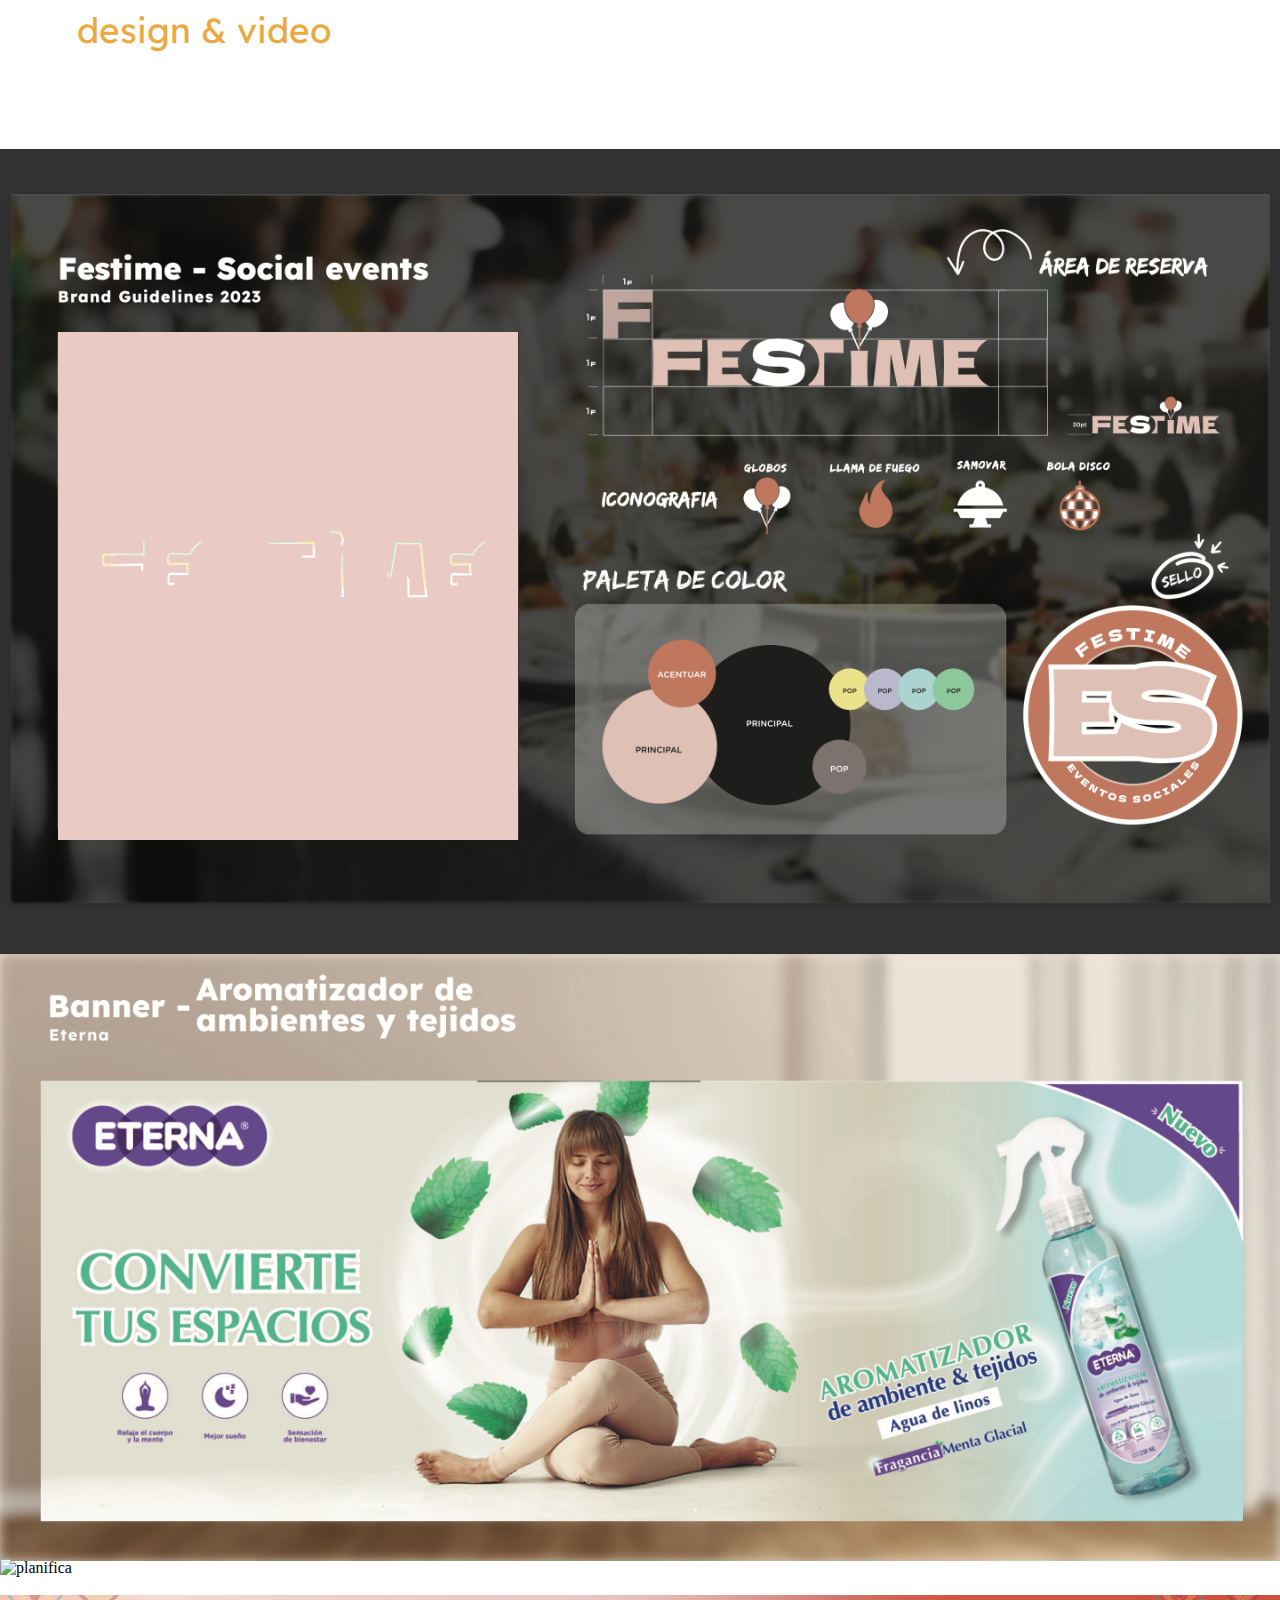
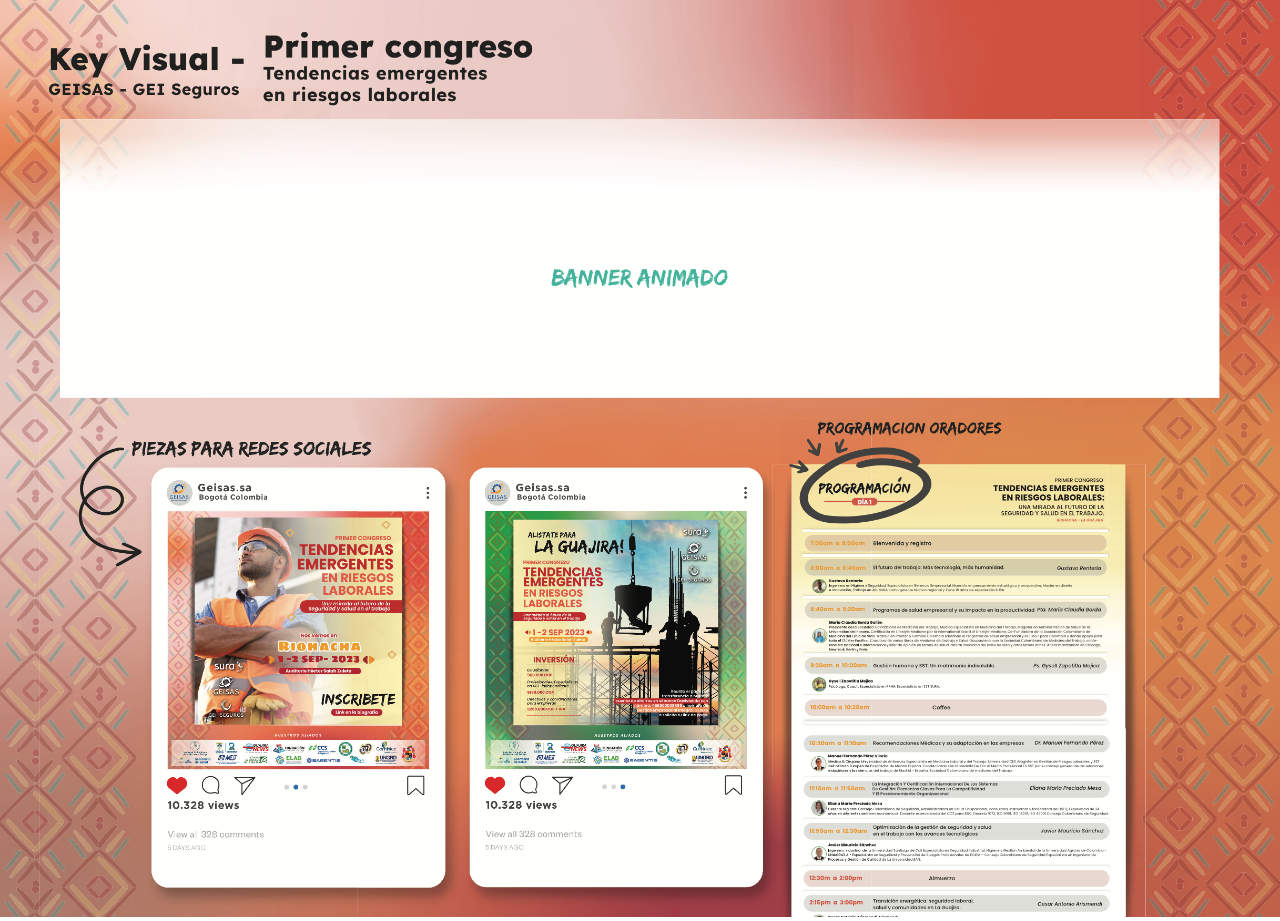
==== index.html @ e81ea106 "1 version" ====
<!DOCTYPE html>
<html lang="en">
<head>
    <meta charset="UTF-8">
    <meta name="viewport" content="width=device-width, initial-scale=1.0">
    <link rel="stylesheet" href="styles.css">
    <title>Document</title>
</head>
<body>
    <header>
        <div>
            <a href="#">design</a><span> & </span><a href="#">video</a>
        </div>
        <video autoplay muted loop playsinline>
            <source src="/soruces/Portada Portafolio sin textos.mp4" type="video/mp4">
        </video>
    </header>
    <section class="festime">
        <video autoplay muted loop playsinline>
            <source src="/soruces/Festime animacion.mp4" type="video/mp4">
        </video>
        <img src="/soruces/festime.png" alt="festime">
    </section>
    <section class="eterna">
        <img src="/soruces/eterna.png" alt="eterna">
    </section>
    <section class="planifica">
        <img src="/soruces/planifica.png" alt="planifica">
    </section>
    <section class="embarazo">
        <img src="/soruces/embarazo.png" alt="">
    </section>
    <section class="lori">
        <img src="/soruces/lori.png" alt="">
    </section>
    <section class="congreso">
        <img src="/soruces/congreso.png" alt="">
    </section>
</body>
</html>
---- styles.css ----
@import url('https://fonts.googleapis.com/css2?family=DM+Sans:ital,wght@0,100;0,200;0,300;0,400;0,500;0,600;0,700;0,800;0,900;0,1000;1,100;1,200;1,300;1,400;1,500;1,600;1,700;1,800;1,900;1,1000&family=Lexend:wght@100;200;300;400;500;600;700;800;900&family=Nanum+Gothic:wght@400;700;800&family=Open+Sans:ital,wght@0,300;0,400;0,500;0,600;0,700;0,800;1,300;1,400;1,500;1,600;1,700;1,800&display=swap');

*{
    padding: 0;
    margin: 0;
    box-sizing: border-box;
}

header{
    width: 100%;
    position: relative;
}

header video{
    width: 100%;
}

header div{
    position: absolute;
    top: 5%;
    left: 6%;
    color: #eba941;
    font-size: 35px;
    font-family: 'Lexend', sans-serif;

}

header div a{
    color: #eba941;
    text-decoration: none;
    font-family: 'Lexend', sans-serif;
    z-index: 1;
    position: relative;
}

header div a:hover{
    text-decoration:underline;
}


/* festime */
.festime{
    background-color: #323232;
    margin-top: -5px;
    position: relative;
}
.festime img{
    width: 100%;
}

.festime video{
    position: absolute;
    width: 36%;
    top: 22.8%;
    left: 4.5%;
    
}

.eterna img{
    width: 100%;
}

.planifica img{
    width: 100%;
}

.planifica{
    margin-top: -6px;
}

.embarazo{
    margin-top: -6px;
}

.embarazo img{
    width: 100%;
}

.lori{
    margin-top: -6px;
}

.lori img{
    width: 100%;
}

.congreso{
    margin-top: -6px;
}

.congreso img{
    width: 100%;
}
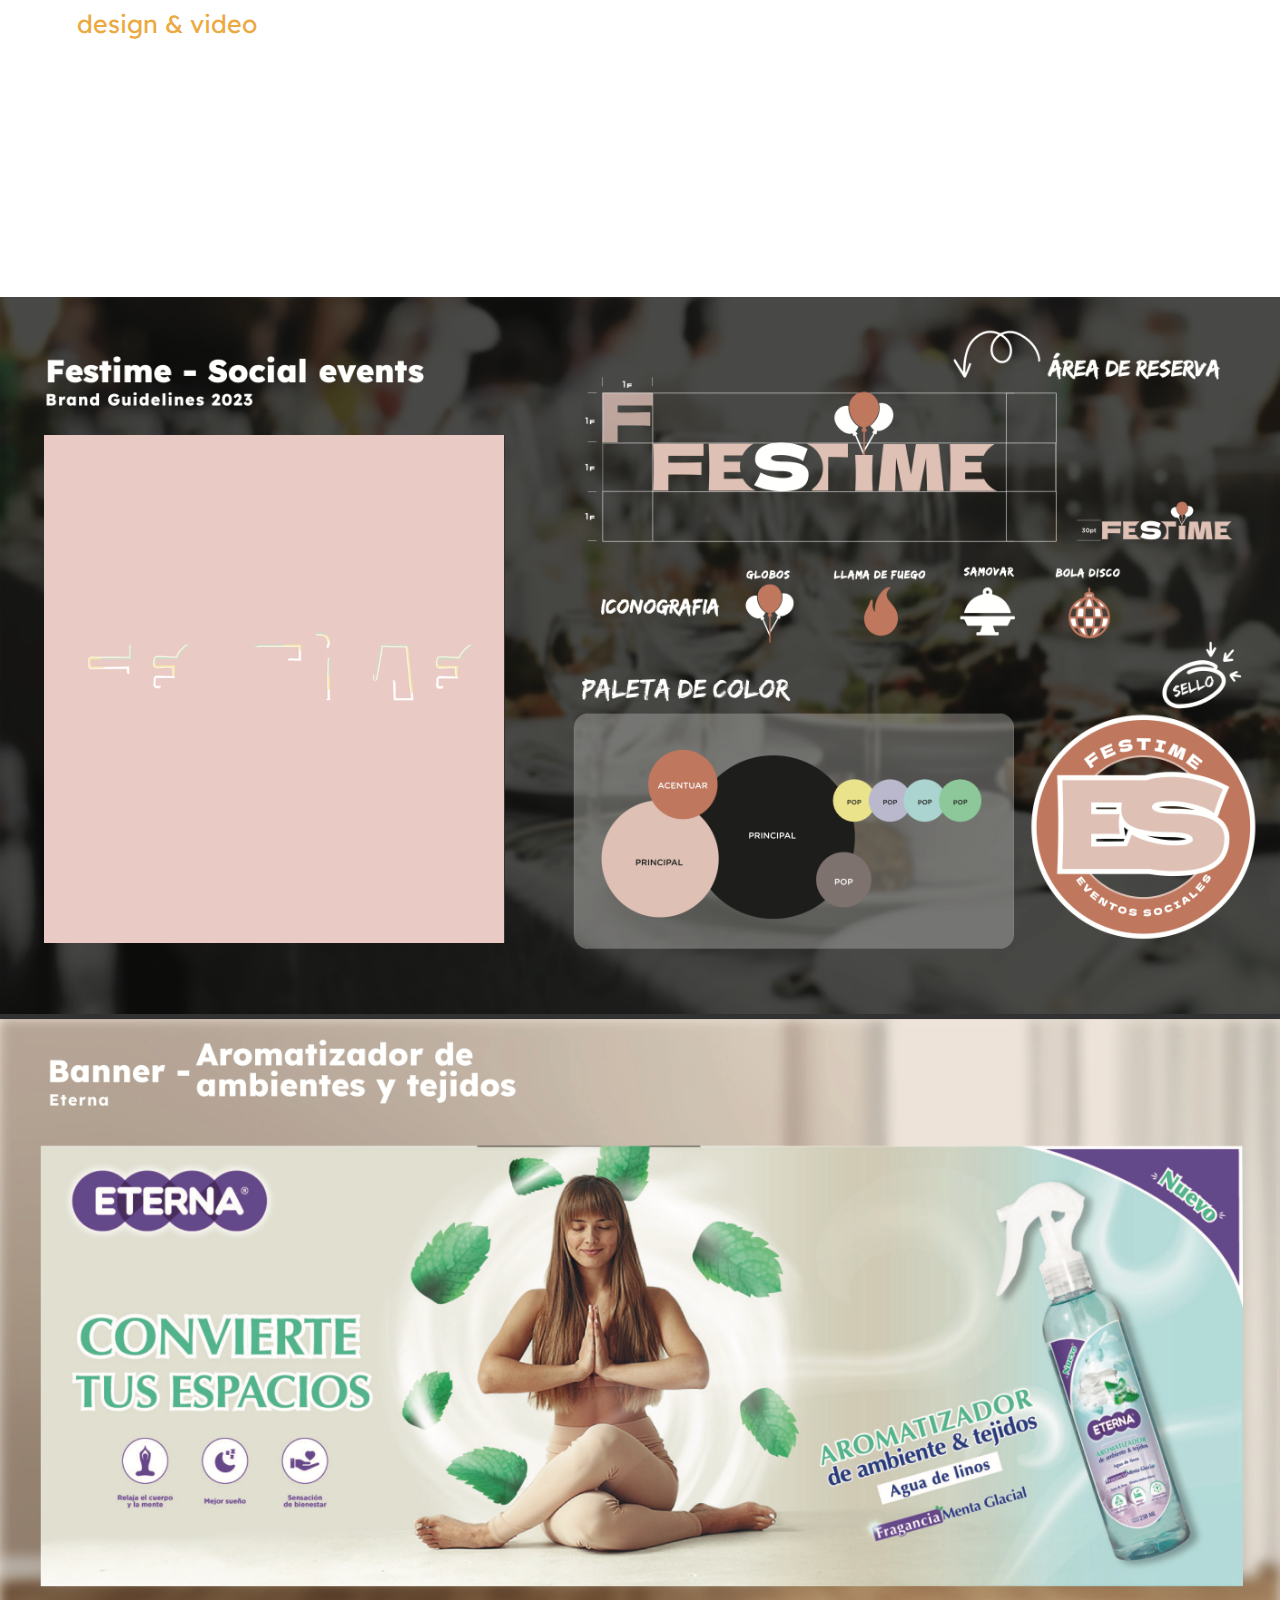
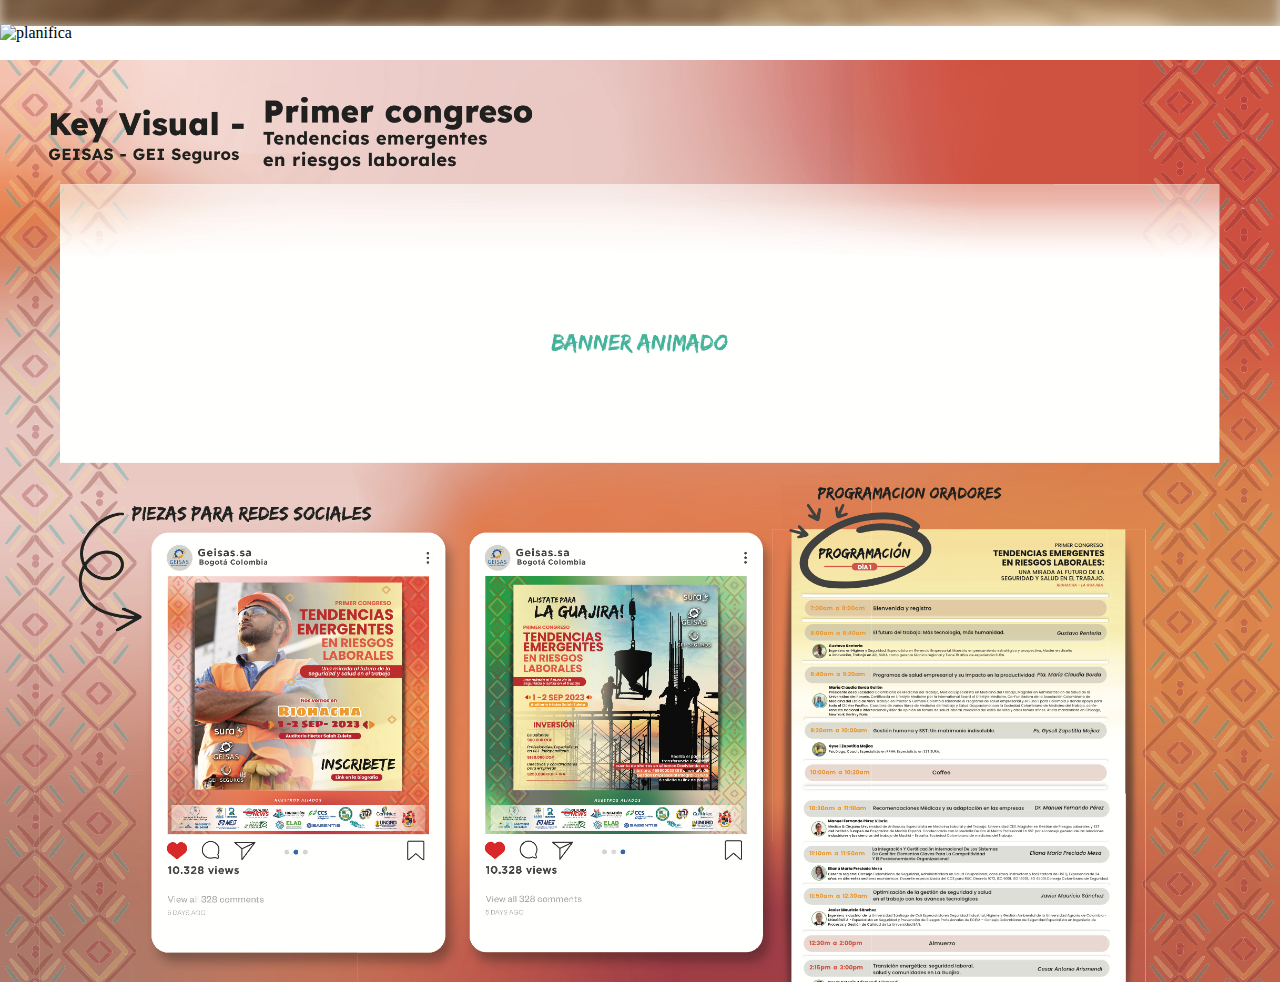
==== commit 8d1d47f4: "changes1" ====
--- a/index.html
+++ b/index.html
@@ -12,29 +12,37 @@
             <a href="#">design</a><span> & </span><a href="#">video</a>
         </div>
         <video autoplay muted loop playsinline>
-            <source src="/soruces/Portada Portafolio sin textos.mp4" type="video/mp4">
+            <source src="soruces/Portada Portafolio sin textos.mp4" type="video/mp4">
         </video>
     </header>
+    <video class="gdbanner" autoplay muted loop playsinline>
+        <source src="soruces/Banner diseño grafico.mp4" type="video/mp4">
+    </video>
     <section class="festime">
         <video autoplay muted loop playsinline>
-            <source src="/soruces/Festime animacion.mp4" type="video/mp4">
+            <source src="soruces/Festime animacion.mp4" type="video/mp4">
         </video>
-        <img src="/soruces/festime.png" alt="festime">
+        <img src="soruces/festime.png" alt="festime">
     </section>
+
     <section class="eterna">
-        <img src="/soruces/eterna.png" alt="eterna">
+        <img src="soruces/eterna.png" alt="eterna">
     </section>
+
     <section class="planifica">
-        <img src="/soruces/planifica.png" alt="planifica">
+        <img src="soruces/planifica.png" alt="planifica">
     </section>
+
     <section class="embarazo">
-        <img src="/soruces/embarazo.png" alt="">
+        <img src="soruces/embarazo.png" alt="">
     </section>
+
     <section class="lori">
-        <img src="/soruces/lori.png" alt="">
+        <img src="soruces/lori.png" alt="">
     </section>
+
     <section class="congreso">
-        <img src="/soruces/congreso.png" alt="">
+        <img src="soruces/congreso.png" alt="">
     </section>
 </body>
 </html>--- a/styles.css
+++ b/styles.css
@@ -20,7 +20,7 @@
     top: 5%;
     left: 6%;
     color: #eba941;
-    font-size: 35px;
+    font-size: 25px;
     font-family: 'Lexend', sans-serif;
 
 }
@@ -37,6 +37,10 @@
     text-decoration:underline;
 }
 
+.gdbanner{
+    margin-top: -6px;
+}
+
 
 /* festime */
 .festime{
@@ -51,8 +55,8 @@
 .festime video{
     position: absolute;
     width: 36%;
-    top: 22.8%;
-    left: 4.5%;
+    top: 19.2%;
+    left: 3.4%;
     
 }
 
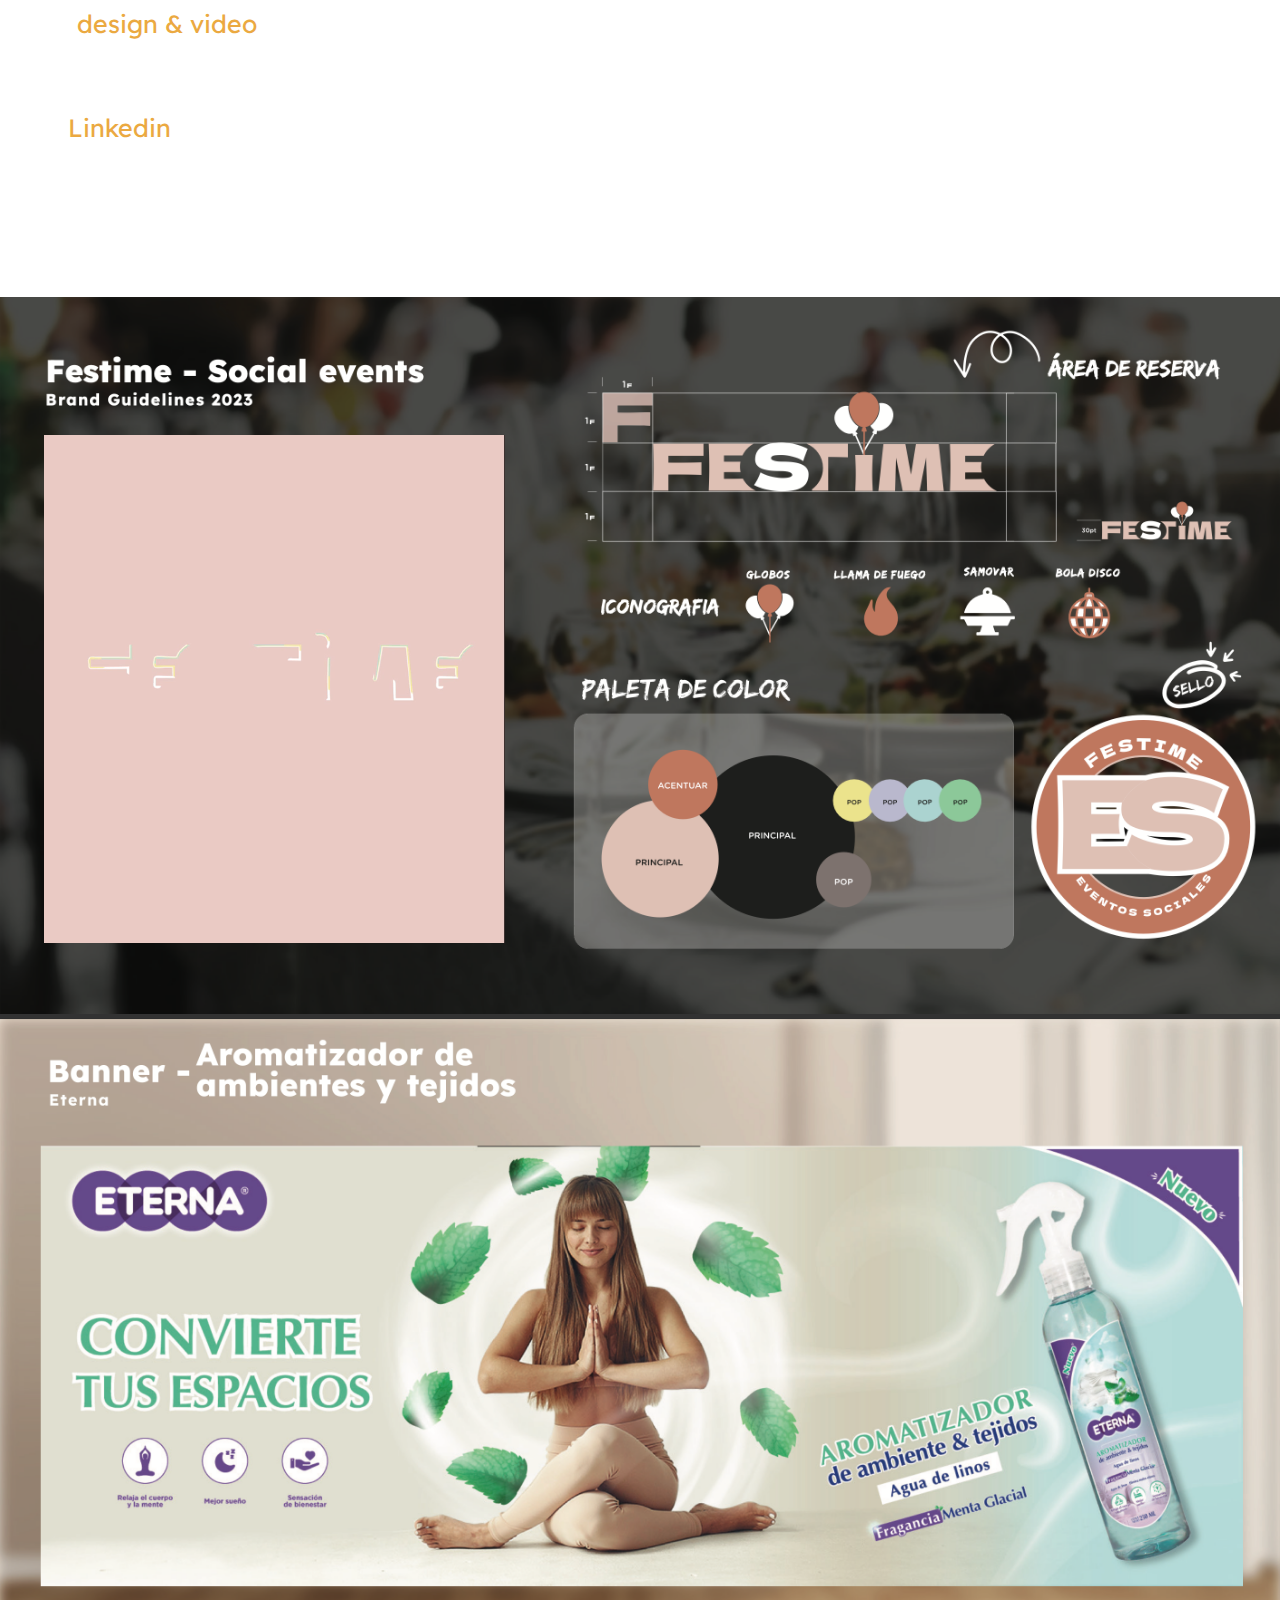
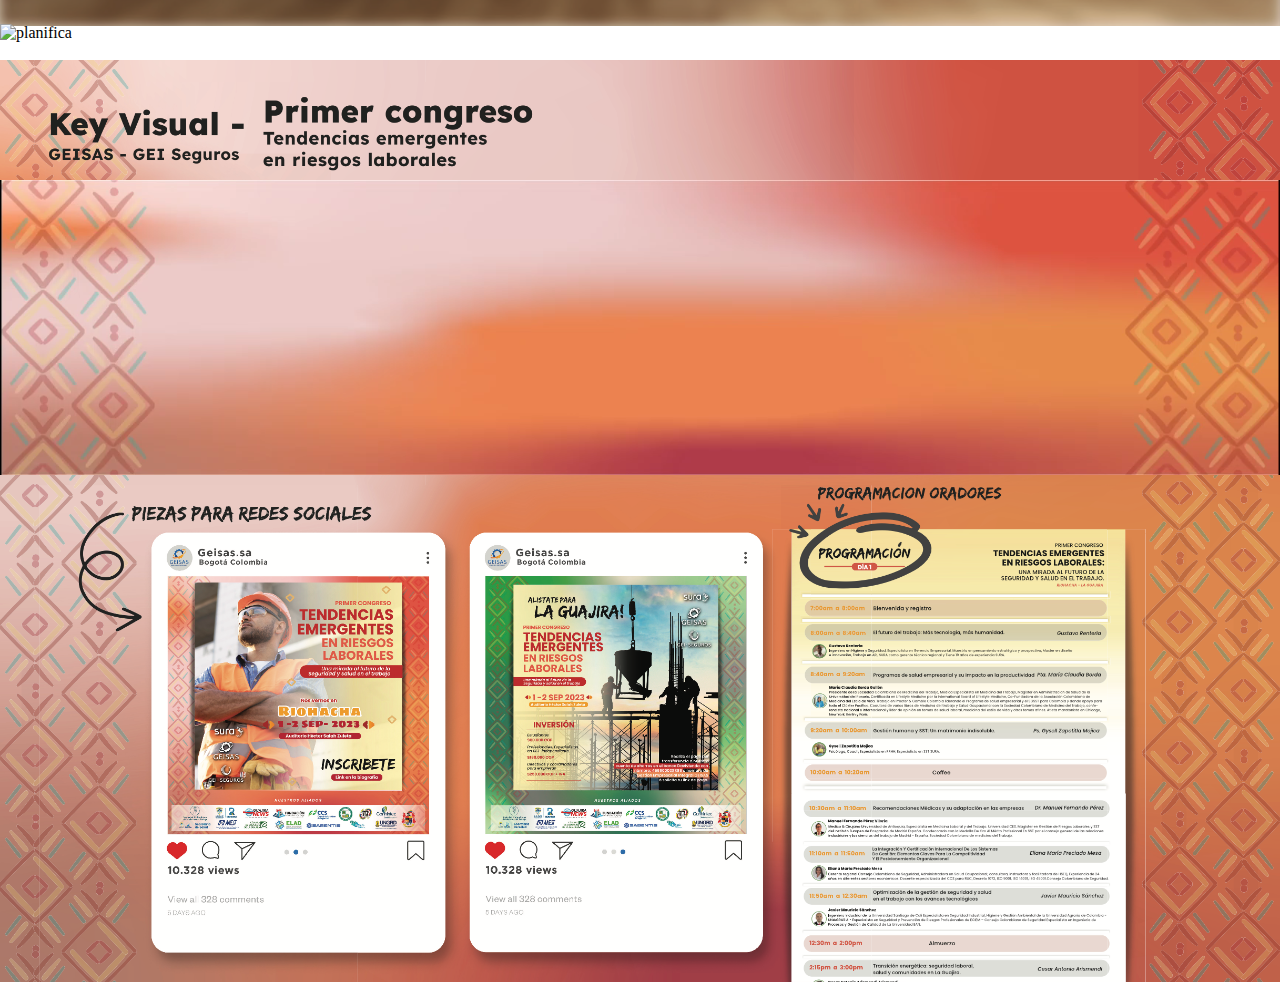
==== commit 93e5c5cb: "new" ====
--- a/index.html
+++ b/index.html
@@ -11,12 +11,13 @@
         <div>
             <a href="#">design</a><span> & </span><a href="#">video</a>
         </div>
+        <a class="linkedin" href="https://www.linkedin.com/in/laura-castro-961a13174/">Linkedin</a>
         <video autoplay muted loop playsinline>
             <source src="soruces/Portada Portafolio sin textos.mp4" type="video/mp4">
-        </video>
+        </video> 
     </header>
     <video class="gdbanner" autoplay muted loop playsinline>
-        <source src="soruces/Banner diseño grafico.mp4" type="video/mp4">
+        <source src="soruces/gdbanner.mp4" type="video/mp4">
     </video>
     <section class="festime">
         <video autoplay muted loop playsinline>
@@ -42,6 +43,9 @@
     </section>
 
     <section class="congreso">
+        <video autoplay muted loop playsinline>
+            <source src="soruces/bannerguajira.mp4" type="video/mp4">
+        </video>
         <img src="soruces/congreso.png" alt="">
     </section>
 </body>
--- a/styles.css
+++ b/styles.css
@@ -33,11 +33,27 @@
     position: relative;
 }
 
+.linkedin{
+    font-size: 25px;
+    color: #eba941;
+    text-decoration: none;
+    font-family: 'Lexend', sans-serif;
+    position: absolute;
+    z-index: 2;
+    bottom: 7%;
+    left: 5.3%;
+}
+
+.linkedin:hover{
+   text-decoration: underline;
+}
+
 header div a:hover{
     text-decoration:underline;
 }
 
 .gdbanner{
+    width: 100%;
     margin-top: -6px;
 }
 
@@ -90,6 +106,13 @@
 
 .congreso{
     margin-top: -6px;
+    position: relative;
+}
+
+.congreso video{
+    position: absolute;
+    width: 100%;
+    top: 13.0%;
 }
 
 .congreso img{
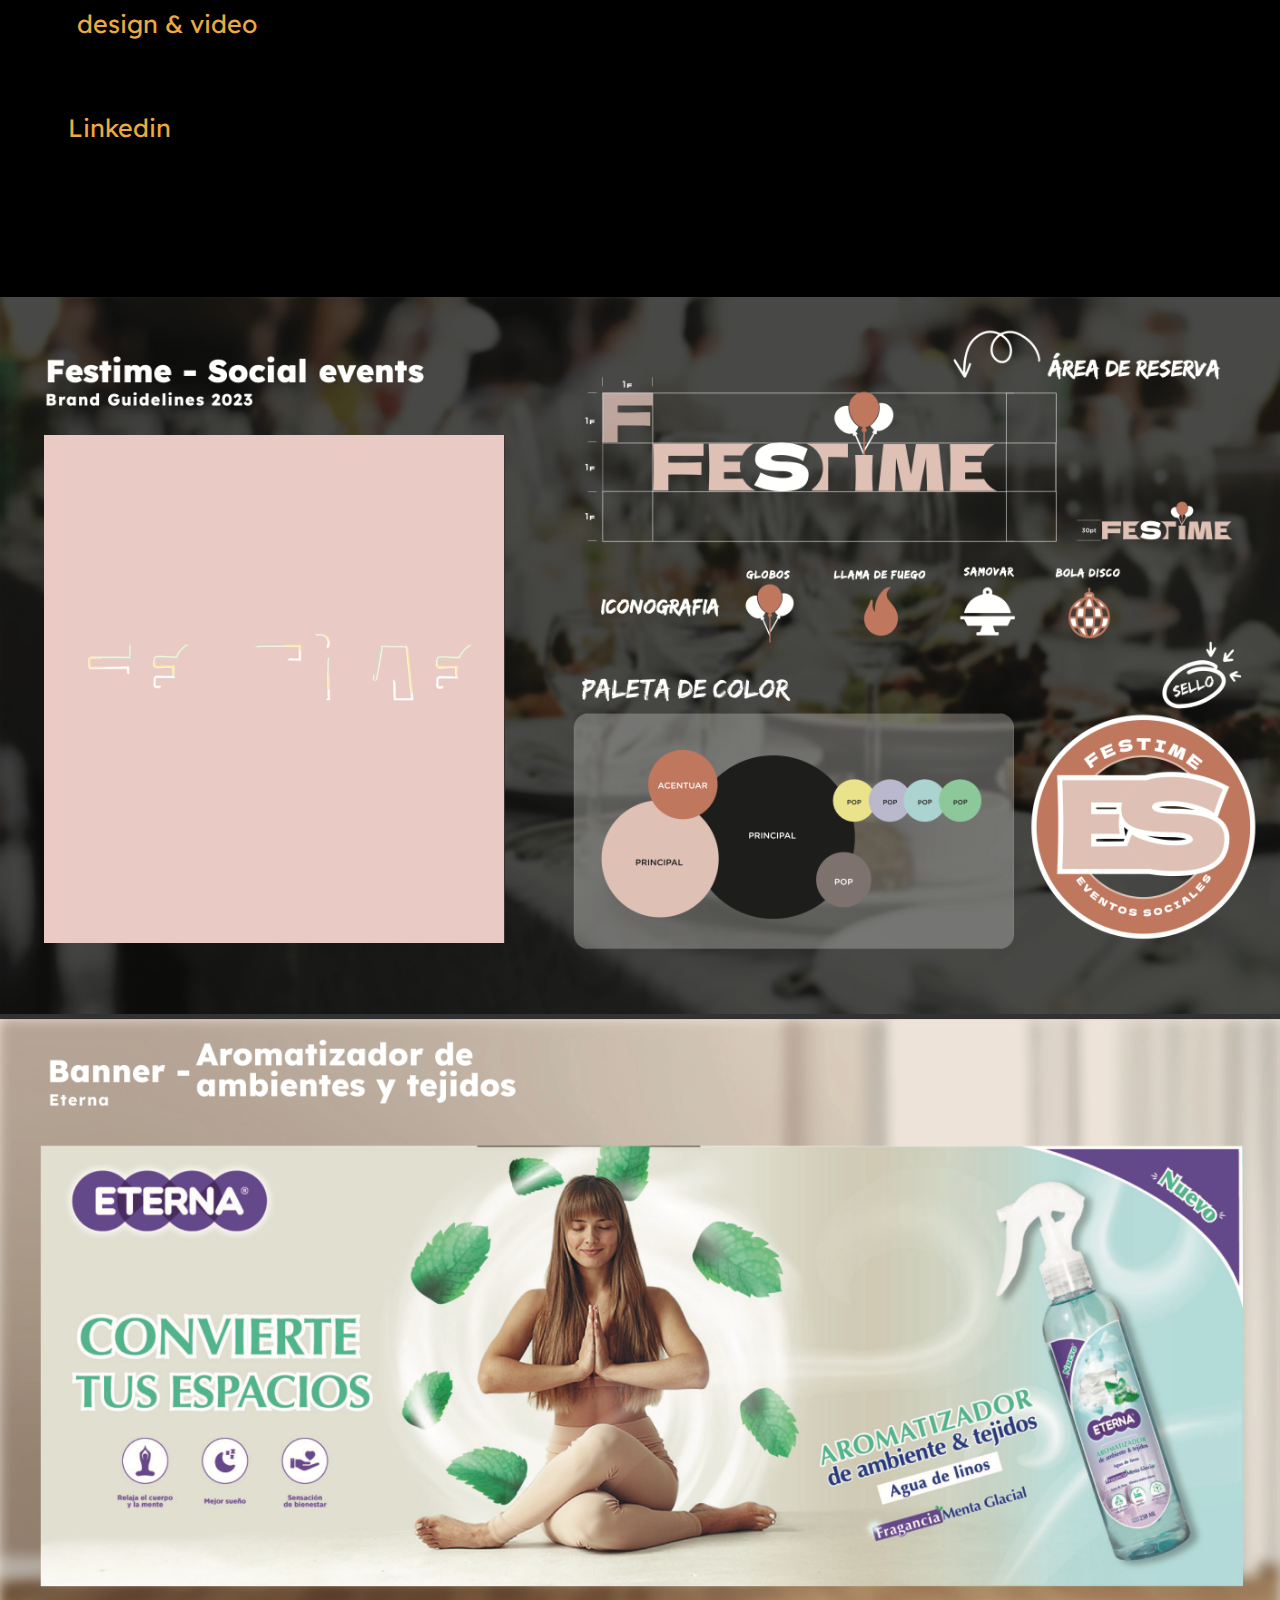
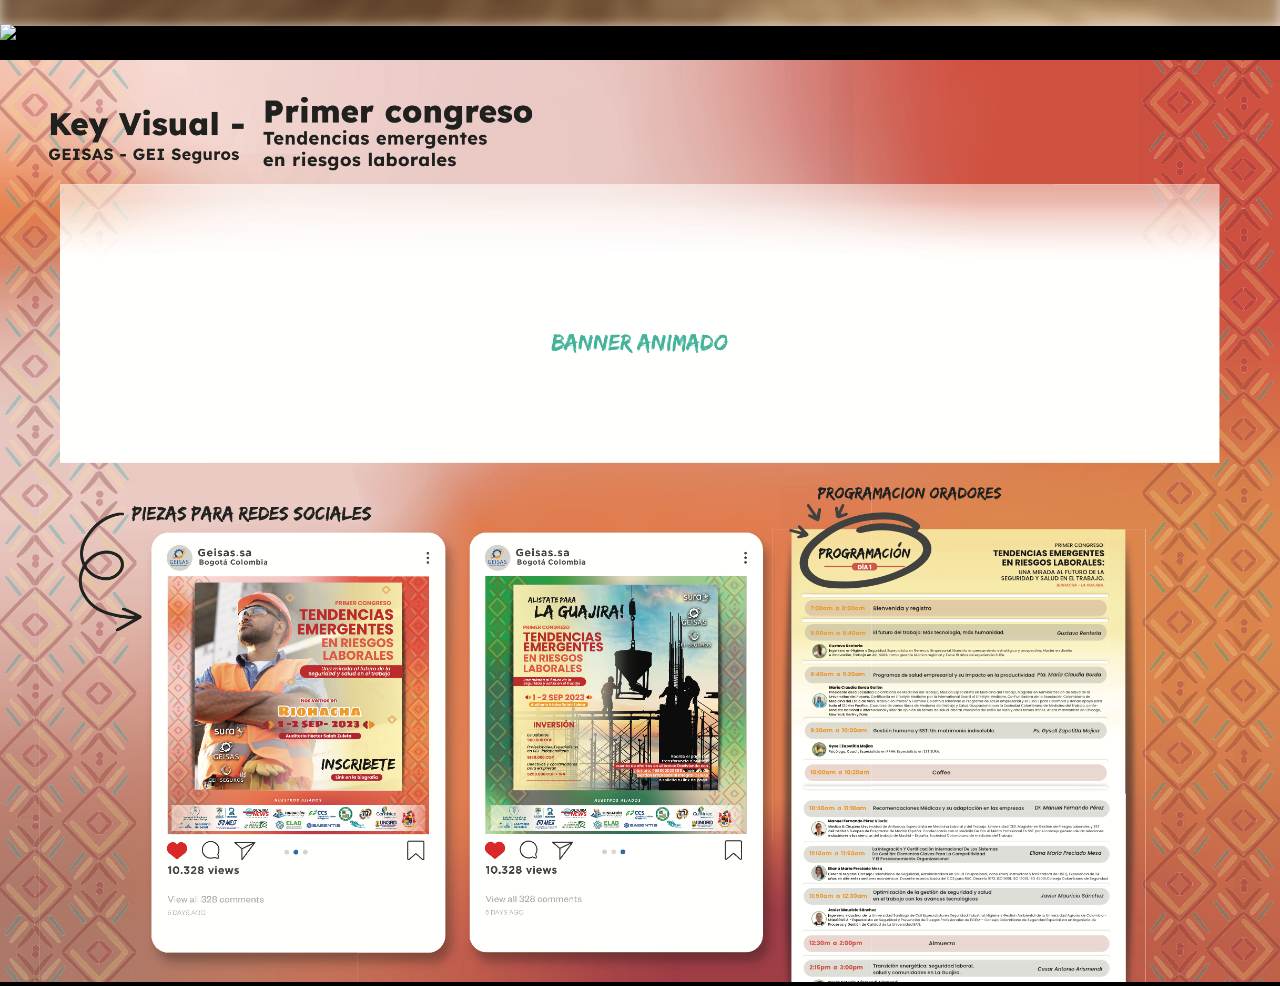
==== commit 550400b4: "final" ====
--- a/index.html
+++ b/index.html
@@ -9,44 +9,43 @@
 <body>
     <header>
         <div>
-            <a href="#">design</a><span> & </span><a href="#">video</a>
+            <a href="index.html" id="design">design</a><span> & </span><a href="video.html">video</a>
         </div>
         <a class="linkedin" href="https://www.linkedin.com/in/laura-castro-961a13174/">Linkedin</a>
         <video autoplay muted loop playsinline>
             <source src="soruces/Portada Portafolio sin textos.mp4" type="video/mp4">
         </video> 
     </header>
-    <video class="gdbanner" autoplay muted loop playsinline>
-        <source src="soruces/gdbanner.mp4" type="video/mp4">
-    </video>
-    <section class="festime">
-        <video autoplay muted loop playsinline>
-            <source src="soruces/Festime animacion.mp4" type="video/mp4">
+    <main>
+        <video class="gdbanner" autoplay muted loop playsinline>
+            <source src="soruces/gdbanner.mp4" type="video/mp4">
         </video>
-        <img src="soruces/festime.png" alt="festime">
-    </section>
-
-    <section class="eterna">
-        <img src="soruces/eterna.png" alt="eterna">
-    </section>
-
-    <section class="planifica">
-        <img src="soruces/planifica.png" alt="planifica">
-    </section>
-
-    <section class="embarazo">
-        <img src="soruces/embarazo.png" alt="">
-    </section>
-
-    <section class="lori">
-        <img src="soruces/lori.png" alt="">
-    </section>
-
-    <section class="congreso">
-        <video autoplay muted loop playsinline>
-            <source src="soruces/bannerguajira.mp4" type="video/mp4">
-        </video>
-        <img src="soruces/congreso.png" alt="">
-    </section>
+        <section class="festime">
+            <video autoplay muted loop playsinline>
+                <source src="soruces/Festime animacion.mp4" type="video/mp4">
+            </video>
+            <img src="soruces/festime.png" alt="festime">
+        </section>
+    
+        <section class="eterna">
+            <img src="soruces/eterna.png" alt="eterna">
+        </section>
+    
+        <section class="planifica">
+            <img src="soruces/planifica.png" alt="planifica">
+        </section>
+    
+        <section class="embarazo">
+            <img src="soruces/embarazo.png" alt="">
+        </section>
+    
+        <section class="lori">
+            <img src="soruces/lori.png" alt="">
+        </section>
+    
+        <section class="congreso">
+            <img src="soruces/congreso.png" alt="">
+        </section>
+    </main>
 </body>
 </html>--- a/styles.css
+++ b/styles.css
@@ -4,6 +4,10 @@
     padding: 0;
     margin: 0;
     box-sizing: border-box;
+}
+
+body{
+    background-color: black;
 }
 
 header{
@@ -119,3 +123,17 @@
     width: 100%;
 }
 
+/* ******************************* video ******************************* */
+
+.video{
+    display: flex;
+    height:40rem;
+    padding: 2% 10%;
+    justify-content: center;
+}
+
+iframe{
+ width: 60%;
+ height: 100%;
+}
+
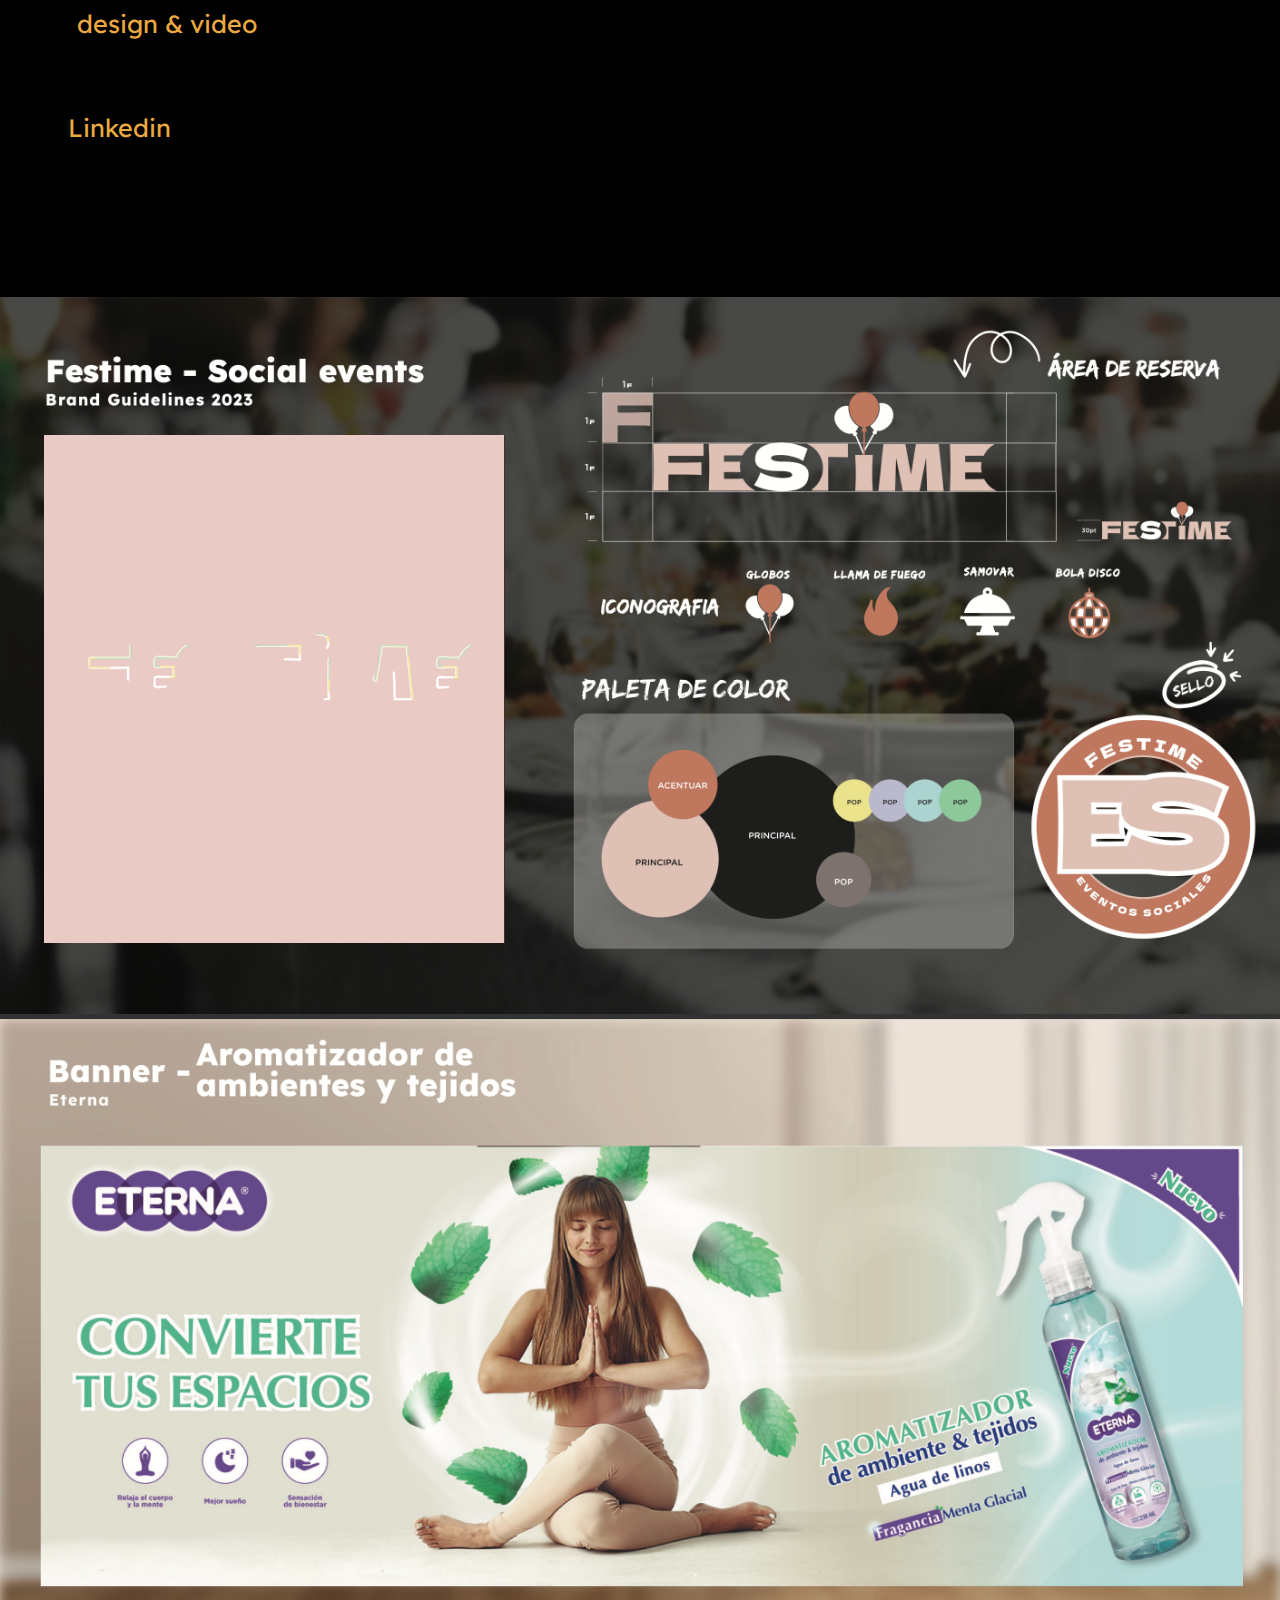
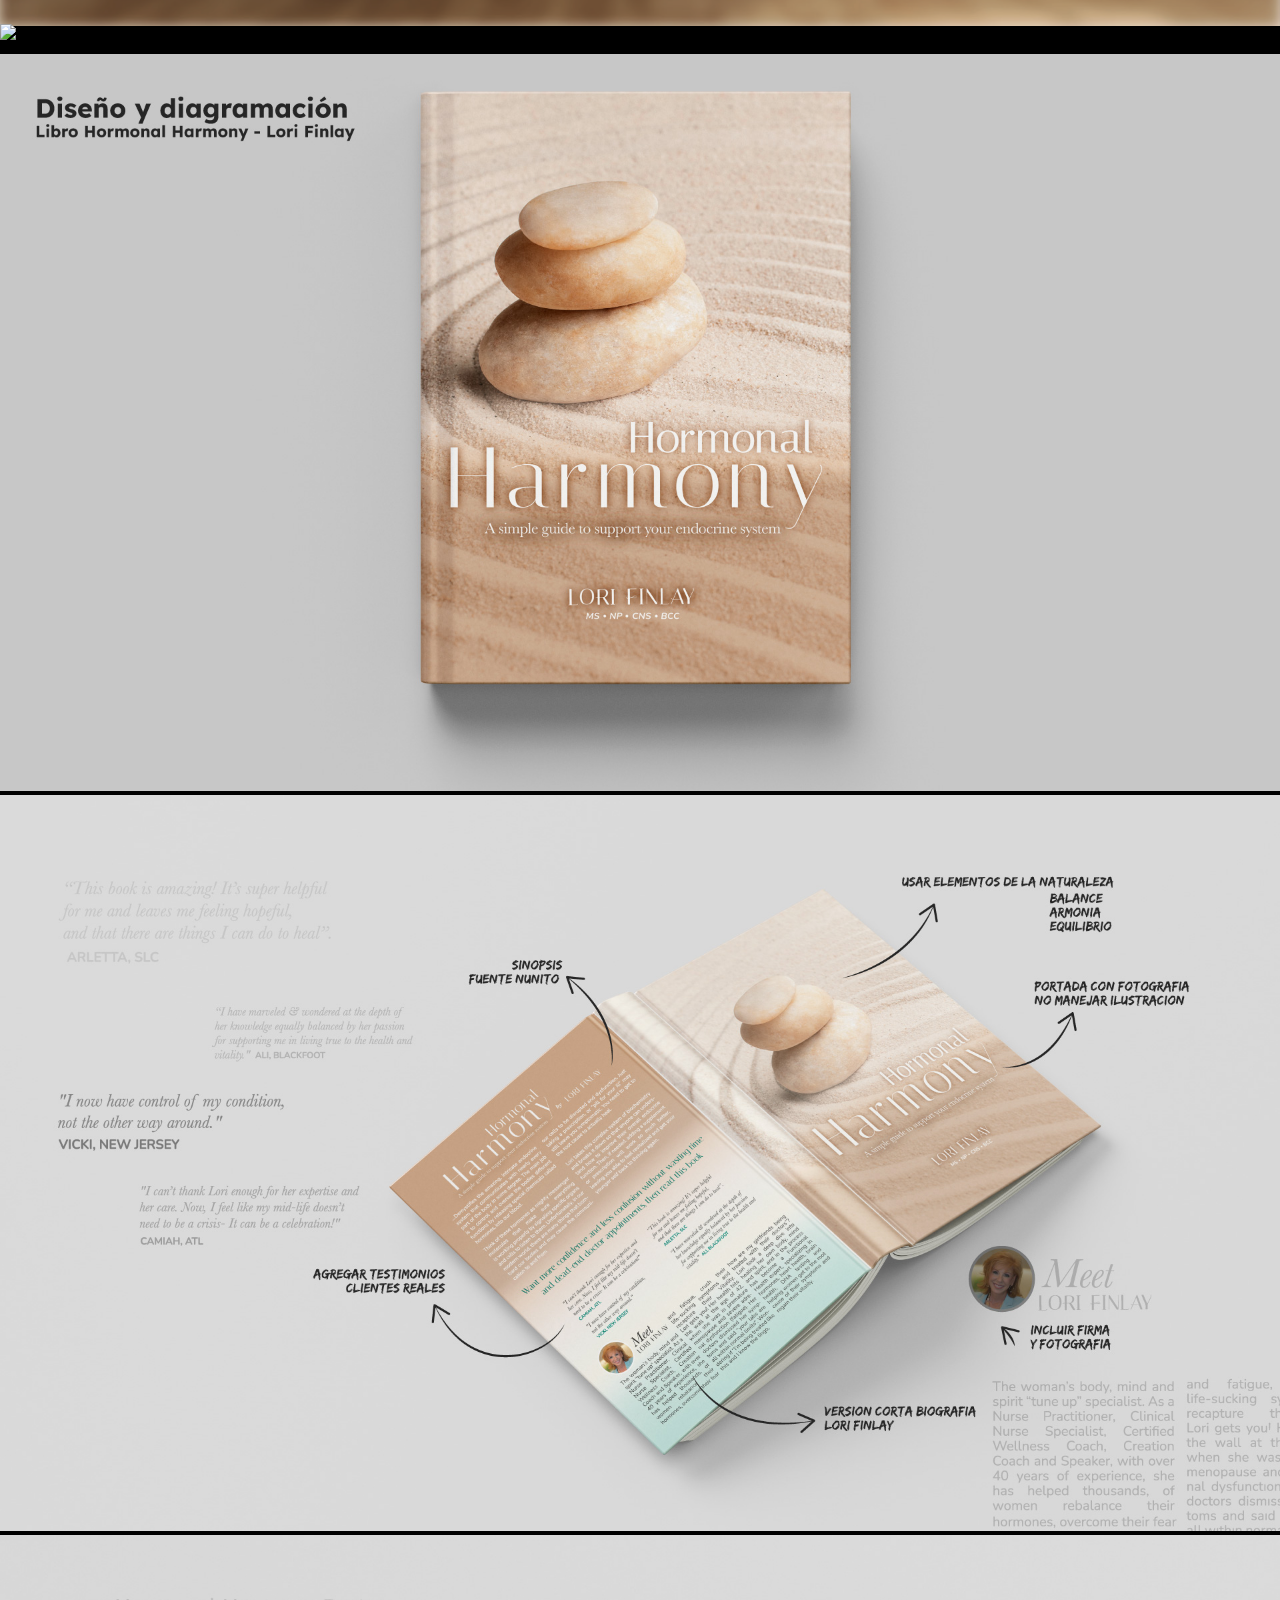
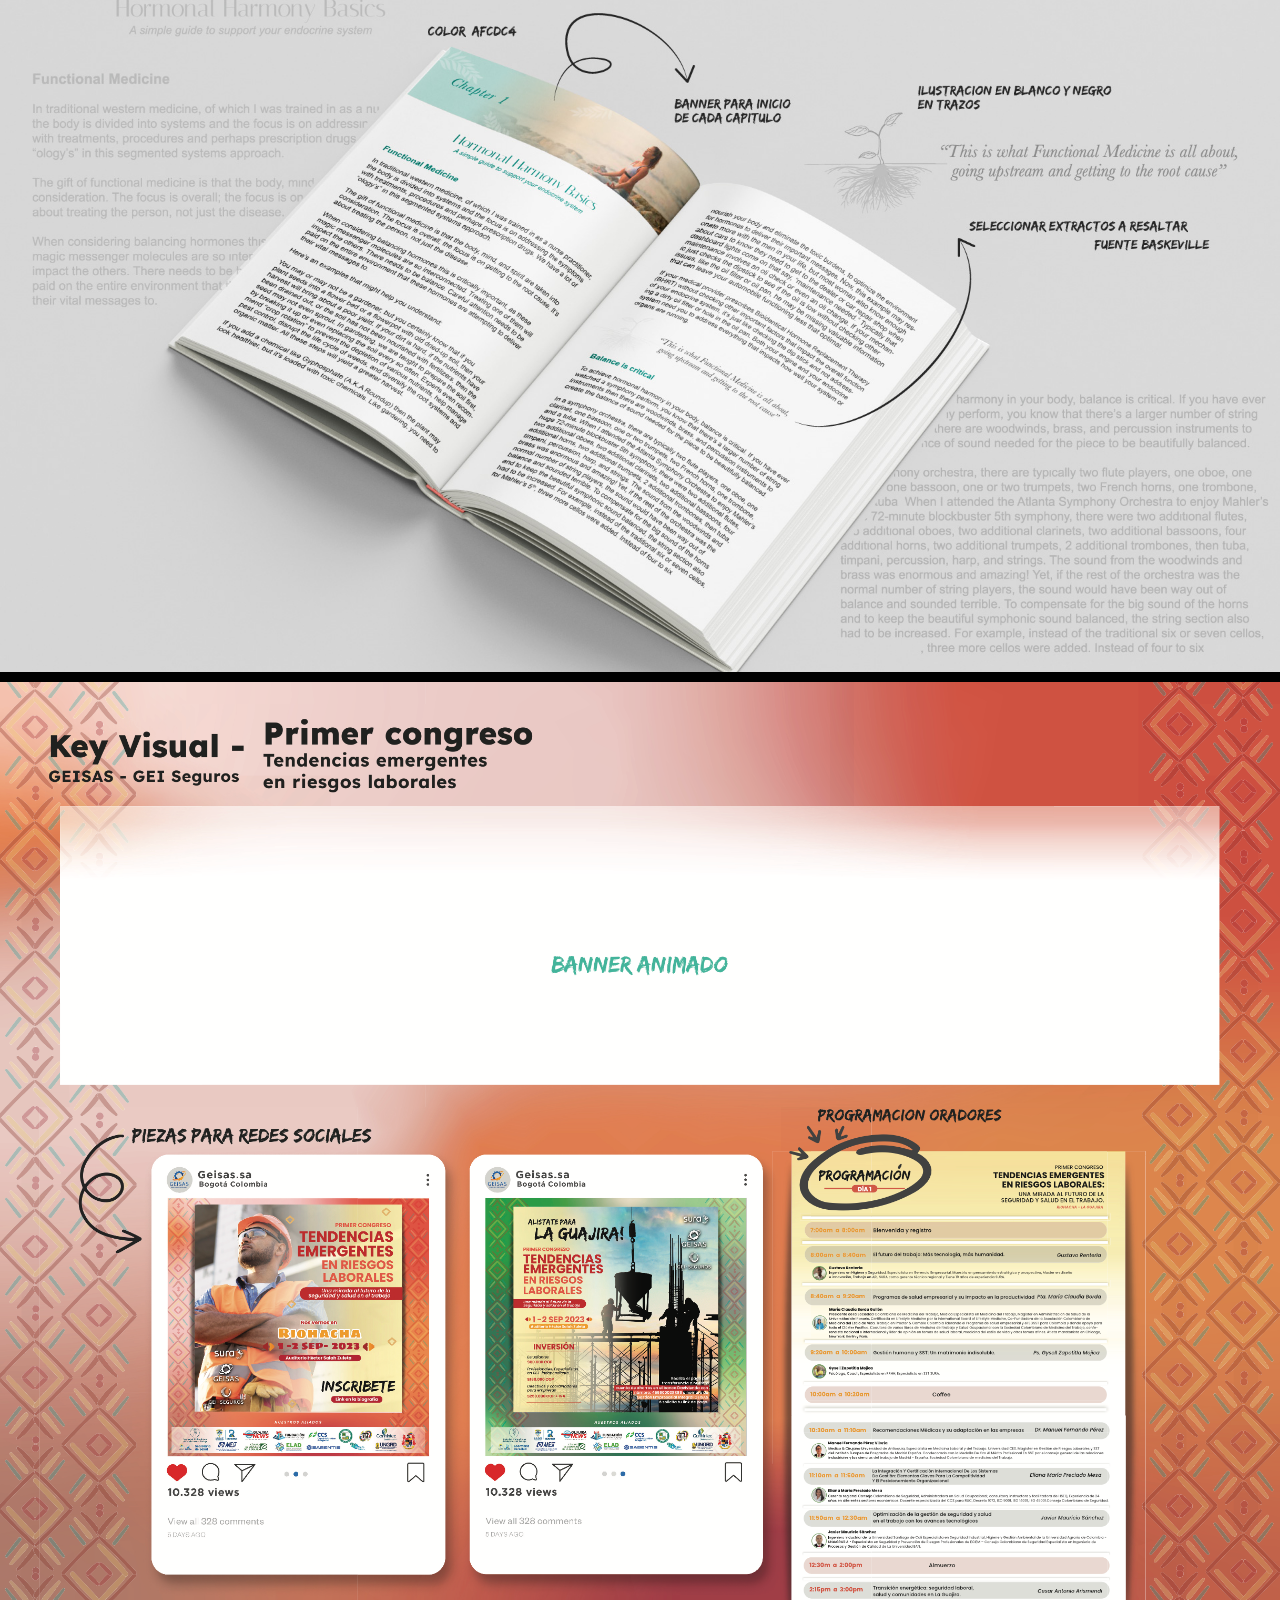
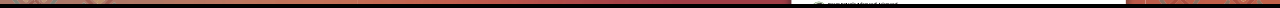
==== commit 0398371c: "go" ====
--- a/index.html
+++ b/index.html
@@ -38,6 +38,15 @@
         <section class="embarazo">
             <img src="soruces/embarazo.png" alt="">
         </section>
+        <section>
+            <img src="soruces/harmony.jpg" alt="">
+        </section>
+        <section>
+            <img src="soruces/contraportada.jpg" alt="">
+        </section>
+        <section>
+            <img src="soruces/contenido.jpg" alt="">
+        </section>
     
         <section class="lori">
             <img src="soruces/lori.png" alt="">
--- a/styles.css
+++ b/styles.css
@@ -123,17 +123,10 @@
     width: 100%;
 }
 
+img{
+    width: 100%;
+}
+
 /* ******************************* video ******************************* */
 
-.video{
-    display: flex;
-    height:40rem;
-    padding: 2% 10%;
-    justify-content: center;
-}
 
-iframe{
- width: 60%;
- height: 100%;
-}
-
